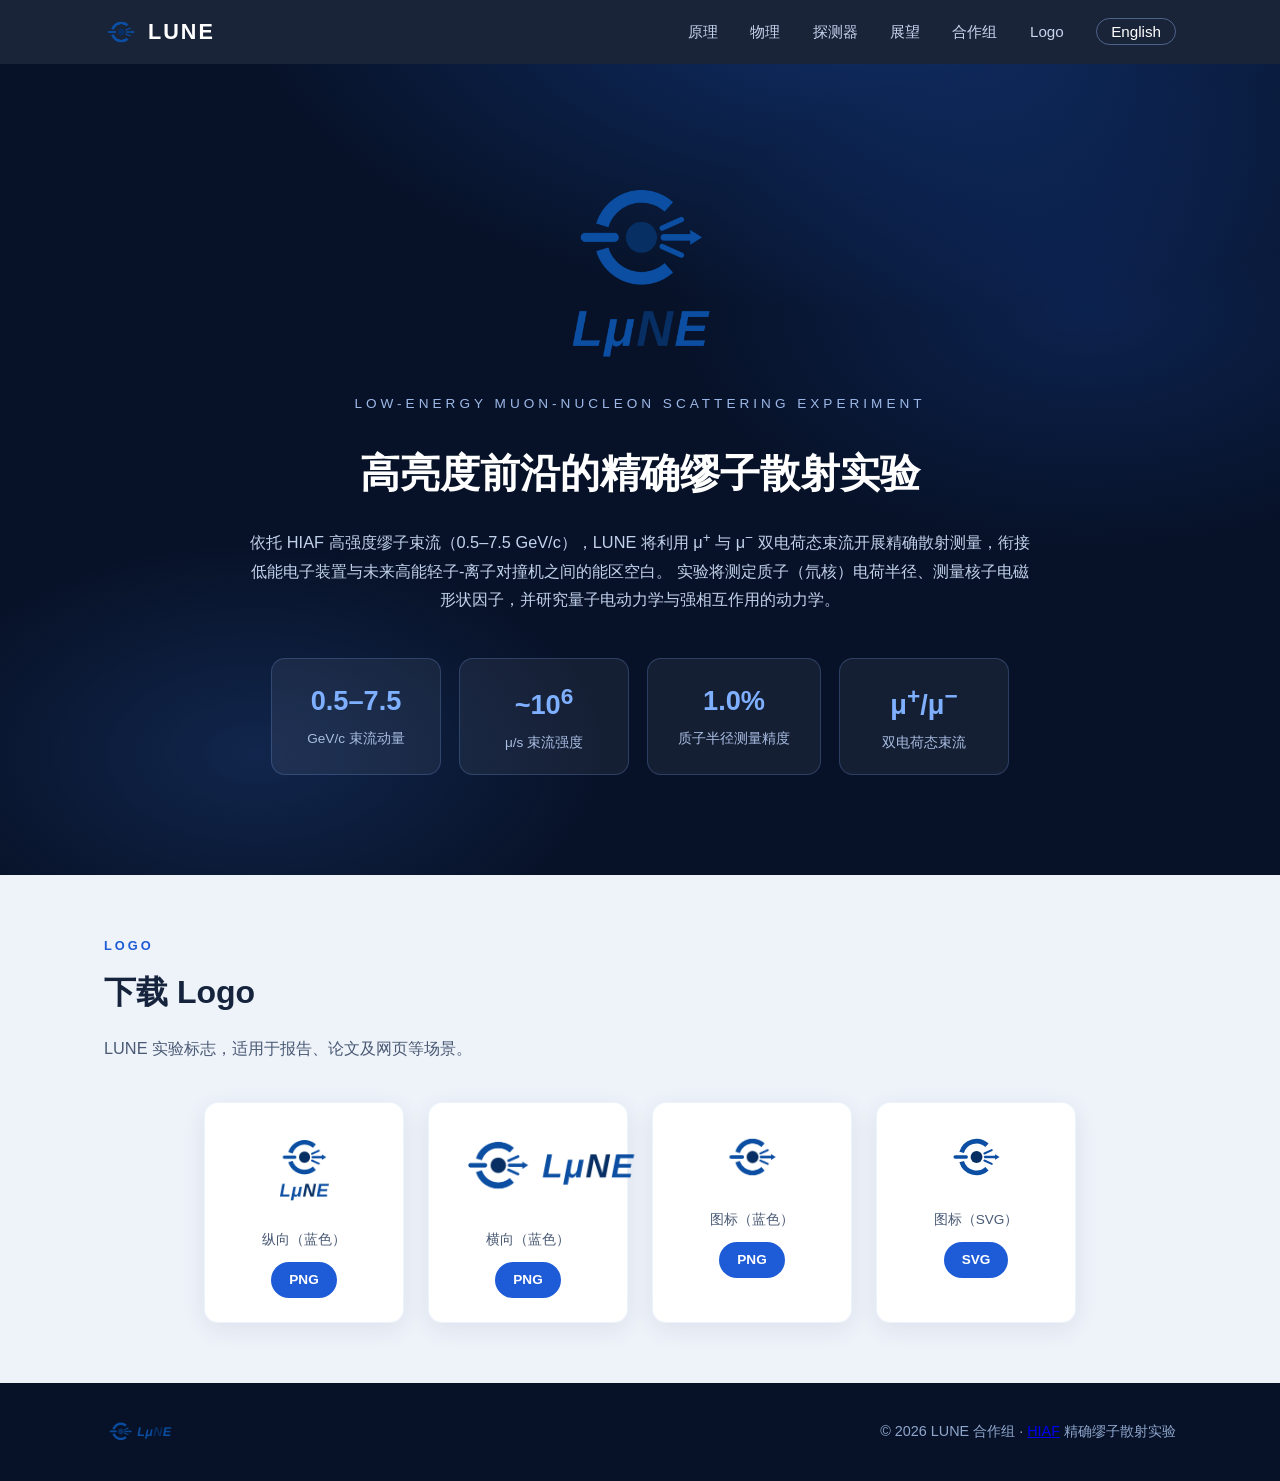
==== index-zh.html @ bb6b037a "Initialize LUNE homepage with EN/ZH versions, logo, and GitHub Pages config" ====
<!DOCTYPE html>
<html lang="zh-CN">
<head>
<meta charset="UTF-8">
<meta name="viewport" content="width=device-width, initial-scale=1.0">
<title>LUNE — 基于 HIAF 的低能缪子-核子散射实验</title>
<meta name="description" content="LUNE：基于 HIAF 缪子源的精确缪子散射实验，研究质子电荷半径之谜、核子电磁结构，并探索超越标准模型的新物理。">
<link rel="icon" type="image/svg+xml" href="assets/lune-icon.svg">
<link rel="stylesheet" href="styles.css">
</head>
<body>

<header class="site-header" id="top">
  <div class="container nav-wrap">
    <a class="brand" href="#top">
      <img src="assets/lune-icon-512.png" alt="LUNE logo" class="brand-icon">
      <span class="brand-name">LUNE</span>
    </a>
    <nav class="nav">
      <a href="#principle" data-panel="principle">原理</a>
      <a href="#physics" data-panel="physics">物理</a>
      <a href="#detector" data-panel="detector">探测器</a>
      <a href="#projection" data-panel="projection">展望</a>
      <a href="#collab" data-panel="collab">合作组</a>
      <a href="#logo" data-panel="logo">Logo</a>
      <a href="index.html" class="lang-btn" hreflang="en" lang="en">English</a>
    </nav>
  </div>
</header>

<!-- ================= 首屏 ================= -->
<section class="hero">
  <div class="hero-glow" aria-hidden="true"></div>
  <div class="container hero-inner">
    <img src="assets/lune-stacked-800.png" alt="LUNE" class="hero-logo">
    <p class="hero-sub">Low-energy Muon-Nucleon scattering Experiment</p>
    <h1 class="hero-title">高亮度前沿的精确缪子散射实验</h1>
    <p class="hero-desc">
      依托 HIAF 高强度缪子束流（0.5–7.5 GeV/c），LUNE 将利用 μ<sup>+</sup> 与 μ<sup>−</sup>
      双电荷态束流开展精确散射测量，衔接低能电子装置与未来高能轻子-离子对撞机之间的能区空白。
      实验将测定质子（氘核）电荷半径、测量核子电磁形状因子，并研究量子电动力学与强相互作用的动力学。
    </p>
    <div class="hero-stats">
      <div class="stat"><span class="stat-num">0.5–7.5</span><span class="stat-unit">GeV/c 束流动量</span></div>
      <div class="stat"><span class="stat-num">~10<sup>6</sup></span><span class="stat-unit">μ/s 束流强度</span></div>
      <div class="stat"><span class="stat-num">1.0%</span><span class="stat-unit">质子半径测量精度</span></div>
      <div class="stat"><span class="stat-num">μ<sup>+</sup>/μ<sup>−</sup></span><span class="stat-unit">双电荷态束流</span></div>
    </div>
  </div>
</section>

<!-- ================= 原理 ================= -->
<section class="section" id="principle" data-panel-section hidden>
  <div class="container">
    <p class="kicker">Principle</p>
    <h2>测量原理</h2>
    <p class="lead">
      缪子是质量约为电子 207 倍的点状轻子。缪子-质子弹性散射的角分布由质子电磁形状因子决定，
      而形状因子编码了质子（氘核）电荷的空间分布。
    </p>
    <div class="grid grid-3">
      <article class="card">
        <div class="card-num">01</div>
        <h3>弹性散射与形状因子</h3>
        <p>在低动量转移（低 Q<sup>2</sup>）区间，弹性散射截面随 Q<sup>2</sup> 的变化斜率决定质子电荷半径。
        截面由电形状因子 G<sub>E</sub>(Q<sup>2</sup>) 与磁形状因子 G<sub>M</sub>(Q<sup>2</sup>) 共同决定；
        通过小角度精确测量并外推至 Q<sup>2</sup> → 0 即可得到半径。</p>
      </article>
      <article class="card">
        <div class="card-num">02</div>
        <h3>为何选择缪子？</h3>
        <p>缪子质量大、穿透能力强，能够探测核的内部。μ<sup>+</sup> 与 μ<sup>−</sup>
        散射的系统对比可用于独立研究双光子交换（TPE）效应——电子散射中重要的量子电动力学修正。</p>
      </article>
      <article class="card">
        <div class="card-num">03</div>
        <h3>分阶段实验进程</h3>
        <p><b>Phase I</b>：采用二极磁体谱仪开展低 Q<sup>2</sup> 弹性 μ–p 散射测量，
        以 1.0% 精度测定质子电荷半径。<b>Phase II</b>：升级为 2 T 螺线管谱仪，
        开展 DIS、SIDIS、DVCS 等核子三维结构研究以及超越标准模型的物理搜索。</p>
      </article>
    </div>
  </div>
</section>

<!-- ================= 物理 ================= -->
<section class="section section-alt" id="physics" data-panel-section hidden>
  <div class="container">
    <p class="kicker">Physics</p>
    <h2>物理目标</h2>
    <p class="lead">从质子半径之谜到核子的力学结构，LUNE 实验计划覆盖核物理与粒子物理中的多个基本问题。</p>
    <div class="grid grid-2">
      <article class="card card-feature">
        <h3>质子电荷半径之谜</h3>
        <p>电子散射、电子能谱以及缪子氢原子谱学给出的质子电荷半径数值之间存在约 4% 的分歧。
        LUNE 将以缪子探针提供独立测量结果，为解决这一分歧提供关键输入。</p>
      </article>
      <article class="card card-feature">
        <h3>双光子交换与 QED 检验</h3>
        <p>通过 μ<sup>+</sup> 与 μ<sup>−</sup> 束流的系统性对比，可对双光子交换效应进行受控研究，
        并对量子电动力学及辐射修正理论框架进行严格检验。</p>
      </article>
      <article class="card card-feature">
        <h3>核子三维结构</h3>
        <p>Phase II 的高统计量 DIS、SIDIS 与 DVCS 数据样本将用于研究横动量依赖分布（TMD）、
        广义部分子分布（GPD）、引力形状因子，以及核子内夸克的轨道动力学。</p>
      </article>
      <article class="card card-feature">
        <h3>核结构与核介质效应</h3>
        <p>轻核电荷半径的精确测定、库仑畸变修正、核介质修改效应（EMC 效应），
        以及远期的短程关联（SRC）研究。</p>
      </article>
      <article class="card card-feature card-wide">
        <h3>超越标准模型的物理搜索</h3>
        <p>高强度缪子束为新物理搜索提供了独特窗口，包括带电轻子味破坏过程、
        与缪子 g−2 相关的强子贡献，以及暗光子等轻新粒子的精确搜索。</p>
      </article>
    </div>
  </div>
</section>

<!-- ================= 探测器 ================= -->
<section class="section" id="detector" data-panel-section hidden>
  <div class="container">
    <p class="kicker">Detector</p>
    <h2>探测器系统</h2>
    <p class="lead">
      HIAF-HIRIBL 缪子束线（长 192 m，动量接受度 ±2%）为分阶段建设的探测器系统提供束流。
      Phase I 针对低 Q<sup>2</sup> 弹性散射的精确测量优化；Phase II 通过超导螺线管内的筒部探测器
      扩展接受度与粒子鉴别能力。完整技术方案见<a href="LUNE.pdf" download>白皮书</a>（第 3 章）。
    </p>

    <div class="beam-banner">
      <div><b><a href="https://hiaf.imp.cas.cn/" target="_blank" rel="noopener">HIAF</a> μ 束流</b> — 0.5–7.5 GeV/c · ~10<sup>6</sup> μ/s · 光斑 2–10 cm · 散度 10 mrad · 天然极化（研究中）</div>
    </div>

    <!-- Phase I -->
    <div class="phase-block">
      <div class="phase-head">
        <h3>Phase I — 二极磁体谱仪</h3>
        <span class="phase-tag">质子电荷半径 · 低 Q<sup>2</sup> 弹性散射</span>
      </div>
      <div class="phase-grid">
        <figure class="fig">
          <img src="assets/figs/phase1-layout.png" alt="Phase-I LUNE 探测器布局" loading="lazy">
          <figcaption>Phase-I 探测器布局：束流监测器、CH<sub>2</sub>/石墨靶、~0.5 T 二极磁场中的硅像素径迹系统及 Shashlyk 量能器（白皮书图 12）。</figcaption>
        </figure>
        <div class="phase-text">
          <ul class="spec-list">
            <li><b>靶系统：</b>5.0 mm CH<sub>2</sub> 靶，配合 2.24 mm 等效碳面密度的石墨靶用于本底扣除。</li>
            <li><b>径迹系统：</b>MAPS 硅像素探测器（CCNU 研制的第四代 MIC6-v4 芯片），单层材料预算 &lt; 0.5% X<sub>0</sub>，像素 30 μm；动量分辨率 &lt; 2.0%（0.25–2 GeV/c），角分辨率 &lt; 0.8 mrad，效率 &gt; 97%。</li>
            <li><b>磁体：</b>~0.5 T 常温二极磁体，场均匀性 &lt; ±5 × 10<sup>−3</sup>。</li>
            <li><b>粒子鉴别：</b>μ/π 分辨效率 &gt; 90%（目标 &gt; 95%）；量能器能量分辨率 &lt; 8%/√E ⊕ C。</li>
          </ul>
        </div>
      </div>
    </div>

    <!-- Phase II -->
    <div class="phase-block">
      <div class="phase-head">
        <h3>Phase II — 螺线管谱仪</h3>
        <span class="phase-tag">DIS · SIDIS · DVCS · 核结构</span>
      </div>
      <div class="phase-grid phase-grid-rev">
        <figure class="fig">
          <img src="assets/figs/phase2-layout.png" alt="Phase-II LUNE 探测器布局" loading="lazy">
          <figcaption>Phase-II 探测器布局：2 T 超导螺线管内配置圆柱形漂移室、筒部量能器，并扩展前向接受度（白皮书图 13）。</figcaption>
        </figure>
        <div class="phase-text">
          <ul class="spec-list">
            <li><b>靶系统：</b>5 cm / 50 cm 液氢（LH<sub>2</sub>）靶，以最大化亮度。</li>
            <li><b>螺线管：</b>2 T 超导磁体，长 150 cm，孔径 80 cm，径向厚度 20 cm。</li>
            <li><b>漂移室：</b>12 层圆柱形丝层（半径 15–37.4 cm），Ar–CO<sub>2</sub>（70:30）气体，横向分辨率约 100–150 μm，与硅像素探测器构成混合径迹系统。</li>
            <li><b>量能器与缪子鉴别：</b>扩展型 Shashlyk 电磁量能器与前向 RPC 缪子鉴别系统。</li>
          </ul>
        </div>
      </div>
    </div>

    <!-- 子系统图集 -->
    <h3 class="gallery-title">子系统图集</h3>
    <div class="grid grid-3">
      <figure class="fig card">
        <img src="assets/figs/target-station.png" alt="模块化靶站概念设计" loading="lazy">
        <figcaption><b>靶系统</b> — 模块化靶站概念设计（白皮书图 14）。</figcaption>
      </figure>
      <figure class="fig card">
        <img src="assets/figs/solenoid.png" alt="Phase-II 超导螺线管" loading="lazy">
        <figcaption><b>螺线管磁体</b> — Phase-II 超导螺线管概念图（白皮书图 16）。</figcaption>
      </figure>
      <figure class="fig card">
        <img src="assets/figs/cdc.png" alt="Phase-II 圆柱形漂移室" loading="lazy">
        <figcaption><b>中央漂移室</b> — Phase-II CDC 概念图，含轴向丝层与立体角丝层（白皮书图 20）。</figcaption>
      </figure>
    </div>
  </div>
</section>

<!-- ================= Projection ================= -->
<section class="section section-alt" id="projection" data-panel-section hidden>
  <div class="container">
    <p class="kicker">Projection</p>
    <h2>预期性能与物理展望</h2>
    <p class="lead">
      以下结果基于 HIRIBL 束流模拟与生成器级估算（弹性散射采用 ESEPP，DIS/SIDIS 采用 DJANGOH，DVCS 采用 EpIC），
      假设一个有效运行年度的取数时间。
    </p>

    <div class="table-wrap">
      <table class="data-table">
        <thead>
          <tr><th>物理过程</th><th>束流</th><th>靶</th><th>截面 (pb)</th><th>年产额</th></tr>
        </thead>
        <tbody>
          <tr><td>弹性散射（1°–10°）</td><td>1.0 GeV/c</td><td>CH<sub>2</sub> (5 mm)</td><td>8.32 × 10⁸</td><td class="num">1.06 × 10⁹</td></tr>
          <tr><td>弹性散射（1°–10°）</td><td>1.5 GeV/c</td><td>CH<sub>2</sub> (5 mm)</td><td>3.75 × 10⁸</td><td class="num">0.47 × 10⁹</td></tr>
          <tr><td>弹性散射（1°–10°）</td><td>2.0 GeV/c</td><td>CH<sub>2</sub> (5 mm)</td><td>2.09 × 10⁸</td><td class="num">0.27 × 10⁹</td></tr>
          <tr><td>遍举 DIS</td><td>5.0 GeV/c</td><td>LH<sub>2</sub> (50 cm)</td><td>144 × 10³</td><td class="num">9.68 × 10⁶</td></tr>
          <tr><td>SIDIS（K±）</td><td>5.0 GeV/c</td><td>LH<sub>2</sub> (50 cm)</td><td>8.8 × 10³</td><td class="num">5.91 × 10⁵</td></tr>
          <tr><td>DVCS</td><td>5.0 GeV/c</td><td>LH<sub>2</sub> (50 cm)</td><td>0.99 × 10³</td><td class="num">6.65 × 10⁴</td></tr>
        </tbody>
      </table>
    </div>

    <!-- 误差预算 -->
    <div class="grid grid-2 proj-grid">
      <div class="table-wrap">
        <table class="data-table">
          <thead>
            <tr><th colspan="2">质子电荷半径测量误差预算（Phase I）</th></tr>
          </thead>
          <tbody>
            <tr><td>统计误差</td><td class="num">0.12%</td></tr>
            <tr><td>角度刻度与分辨</td><td class="num">0.10%</td></tr>
            <tr><td>QED 辐射修正</td><td class="num">0.16%</td></tr>
            <tr><td>碳本底扣除</td><td class="num">0.50%</td></tr>
            <tr><td>本底、分箱、接受度等</td><td class="num">0.50%</td></tr>
            <tr><td><b>系统误差合计</b></td><td class="num"><b>0.75%</b></td></tr>
            <tr><td><b>总预期误差</b></td><td class="num"><b>&lt; 1.0%</b></td></tr>
          </tbody>
        </table>
        <p class="table-note">误差预算摘自白皮书表 20；数值为代表性估算，将随完整探测器模拟与数据驱动刻度进一步更新。</p>
      </div>
      <div class="projection-highlights">
        <div class="highlight"><span class="hl-num">1.0%</span><p>弹性 μ–p 散射测量质子电荷半径的预期相对精度</p></div>
        <div class="highlight"><span class="hl-num">~10⁷</span><p>年度遍举 DIS 事例数，用于核子结构研究</p></div>
        <div class="highlight"><span class="hl-num">首次</span><p>在该能区利用缪子束探索 GPD（&gt; 6 × 10⁴ DVCS 事例/年）</p></div>
      </div>
    </div>

    <!-- 预期结果图集 -->
    <h3 class="gallery-title">预期结果图集</h3>
    <div class="grid grid-2">
      <figure class="fig card">
        <img src="assets/figs/proj-radius.png" alt="质子电荷半径测量预期精度" loading="lazy">
        <figcaption>LUNE 质子电荷半径测量预期精度与现有实验结果的对比（白皮书图 32）。</figcaption>
      </figure>
      <figure class="fig card">
        <img src="assets/figs/proj-formfactors.png" alt="质子电磁形状因子预期精度" loading="lazy">
        <figcaption>质子电磁形状因子代表性测量的预期精度（白皮书图 33）。</figcaption>
      </figure>
      <figure class="fig card">
        <img src="assets/figs/proj-sidis.png" alt="SIDIS 测量预期统计精度" loading="lazy">
        <figcaption>Phase II SIDIS 测量在 (x, z = E<sub>π</sub>/E<sub>h</sub>) 平面上的相对统计误差分布（白皮书图 35）。</figcaption>
      </figure>
      <figure class="fig card">
        <img src="assets/figs/proj-dvcs.png" alt="DVCS 重建光子运动学分布" loading="lazy">
        <figcaption>DVCS 事例：Phase-II 前向量能器重建的光子能量与极角分布（白皮书图 36）。</figcaption>
      </figure>
    </div>
  </div>
</section>

<!-- ================= 合作组 ================= -->
<section class="section" id="collab" data-panel-section hidden>
  <div class="container collab-wrap">
    <p class="kicker">Collaboration</p>
    <h2>合作组</h2>
    <p class="lead">
      LUNE 合作组由来自以下单位的科研人员组成：
    </p>
    <ol class="collab-list">
      <li>华中师范大学</li>
      <li>中国科学院近代物理研究所</li>
      <li>山东大学</li>
      <li>合肥工业大学</li>
      <li>河海大学</li>
      <li>上海交通大学</li>
      <li>中国科学技术大学</li>
      <li>意大利国家核物理研究所帕多瓦分部（INFN Padova）</li>
      <li>深圳技术大学</li>
      <li>北京大学</li>
      <li>汕头大学</li>
      <li>郑州大学</li>
      <li>华南师范大学</li>
      <li>武汉大学</li>
      <li>河南师范大学</li>
    </ol>
    <p class="collab-paper">
      完整白皮书见 <a href="https://arxiv.org/abs/2608.29509" target="_blank" rel="noopener">arXiv: 2608.29509</a>。
    </p>
  </div>
</section>

<!-- ================= Logo 下载 ================= -->
<section class="logo-section" id="logo">
  <div class="container">
    <p class="kicker">Logo</p>
    <h2>下载 Logo</h2>
    <p class="lead">LUNE 实验标志，适用于报告、论文及网页等场景。</p>
    <div class="logo-grid">
      <div class="logo-card">
        <img src="assets/lune-stacked-800.png" alt="LUNE 纵向标志">
        <p>纵向（蓝色）</p>
        <a href="assets/lune-stacked-800.png" download>PNG</a>
      </div>
      <div class="logo-card">
        <img src="assets/lune-horizontal-800.png" alt="LUNE 横向标志">
        <p>横向（蓝色）</p>
        <a href="assets/lune-horizontal-800.png" download>PNG</a>
      </div>
      <div class="logo-card">
        <img src="assets/lune-icon-512.png" alt="LUNE 图标" style="max-height:60px">
        <p>图标（蓝色）</p>
        <a href="assets/lune-icon-512.png" download>PNG</a>
      </div>
      <div class="logo-card">
        <img src="assets/lune-icon.svg" alt="LUNE 图标 SVG" style="max-height:60px">
        <p>图标（SVG）</p>
        <a href="assets/lune-icon.svg" download>SVG</a>
      </div>
    </div>
  </div>
</section>

<footer class="site-footer">
  <div class="container footer-wrap">
    <img src="assets/lune-horizontal-800.png" alt="LUNE" class="footer-logo">
    <p>© 2026 LUNE 合作组 · <a href="https://hiaf.imp.cas.cn/" target="_blank" rel="noopener">HIAF</a> 精确缪子散射实验</p>
  </div>
</footer>

<script src="script.js"></script>
</body>
</html>
---- styles.css ----
:root {
  --bg: #f6f8fc;
  --bg-alt: #eef2f9;
  --card: #ffffff;
  --ink: #16233c;
  --ink-soft: #4a5a75;
  --blue: #1e5bd6;
  --blue-deep: #0b2a5b;
  --blue-bright: #3f7ff0;
  --navy: #071228;
  --radius: 14px;
  --shadow: 0 6px 24px rgba(11, 42, 91, 0.08);
}

* { margin: 0; padding: 0; box-sizing: border-box; }
html { scroll-behavior: smooth; }
body {
  font-family: "PingFang SC", "Noto Sans SC", "Microsoft YaHei", "Segoe UI", sans-serif;
  background: var(--bg);
  color: var(--ink);
  line-height: 1.75;
}

.container { max-width: 1120px; margin: 0 auto; padding: 0 24px; }

/* ---------- header ---------- */
.site-header {
  position: sticky; top: 0; z-index: 50;
  background: rgba(7, 18, 40, 0.92);
  backdrop-filter: blur(10px);
}
.nav-wrap { display: flex; align-items: center; justify-content: space-between; height: 64px; }
.brand { display: flex; align-items: center; gap: 10px; text-decoration: none; }
.brand-icon { width: 34px; height: 34px; }
.brand-name {
  font-size: 1.35rem; font-weight: 800; letter-spacing: 2px;
  color: #fff;
}
.nav a {
  color: #c6d4ee; text-decoration: none; margin-left: 28px;
  font-size: 0.95rem; font-weight: 500; transition: color .2s;
}
.nav a:hover { color: #fff; }
.lang-btn {
  border: 1px solid rgba(140,175,235,.45);
  border-radius: 999px;
  padding: 4px 14px;
  color: #fff !important;
  transition: background .2s;
}
.lang-btn:hover { background: rgba(63,127,240,.25); }

/* ---------- hero ---------- */
.hero {
  position: relative; overflow: hidden;
  background: radial-gradient(1200px 600px at 70% -10%, #10306b 0%, var(--navy) 55%);
  color: #fff; text-align: center;
  padding: 90px 0 100px;
}
.hero-glow {
  position: absolute; inset: 0; pointer-events: none;
  background:
    radial-gradient(500px 300px at 20% 85%, rgba(63,127,240,.18), transparent 70%),
    radial-gradient(600px 350px at 85% 30%, rgba(30,91,214,.22), transparent 70%);
}
.hero-inner { position: relative; }
.hero-logo { width: 240px; margin-bottom: 8px; }
.hero-sub {
  text-transform: uppercase; letter-spacing: 4px;
  color: #9db8e8; font-size: .85rem; margin-bottom: 22px;
}
.hero-title { font-size: clamp(1.6rem, 3.4vw, 2.5rem); font-weight: 800; margin-bottom: 18px; }
.hero-desc {
  max-width: 780px; margin: 0 auto 44px;
  color: #c3d2ec; font-size: 1.02rem;
}
.hero-stats {
  display: flex; flex-wrap: wrap; justify-content: center; gap: 18px;
}
.stat {
  background: rgba(255,255,255,.06);
  border: 1px solid rgba(120,160,230,.25);
  border-radius: var(--radius);
  padding: 18px 30px; min-width: 170px;
}
.stat-num { display: block; font-size: 1.7rem; font-weight: 800; color: #7fb0ff; }
.stat-unit { font-size: .85rem; color: #a9bde2; }

/* ---------- sections ---------- */
.section { padding: 88px 0; }
.section-alt { background: var(--bg-alt); }
.kicker {
  text-transform: uppercase; letter-spacing: 3px;
  color: var(--blue); font-weight: 700; font-size: .8rem; margin-bottom: 6px;
}
h2 { font-size: clamp(1.5rem, 2.6vw, 2rem); margin-bottom: 14px; }
.lead { max-width: 820px; color: var(--ink-soft); margin-bottom: 40px; font-size: 1.02rem; }

.grid { display: grid; gap: 22px; }
.grid-3 { grid-template-columns: repeat(auto-fit, minmax(290px, 1fr)); }
.grid-2 { grid-template-columns: repeat(auto-fit, minmax(340px, 1fr)); }

.card {
  background: var(--card); border-radius: var(--radius);
  padding: 28px 26px; box-shadow: var(--shadow);
  border: 1px solid rgba(30, 91, 214, 0.08);
  transition: transform .2s, box-shadow .2s;
}
.card:hover { transform: translateY(-4px); box-shadow: 0 12px 32px rgba(11,42,91,.14); }
.card h3 { font-size: 1.1rem; margin-bottom: 10px; }
.card p { color: var(--ink-soft); font-size: .95rem; }
.card-num {
  font-size: .8rem; font-weight: 800; color: var(--blue-bright);
  letter-spacing: 2px; margin-bottom: 8px;
}
.card-feature { border-top: 3px solid var(--blue); }
.card-wide { grid-column: 1 / -1; background: linear-gradient(120deg, #0d2a5e, #1e5bd6); color: #fff; border: none; }
.card-wide h3 { color: #fff; }
.card-wide p { color: #cfdcf5; }

.beam-banner {
  background: linear-gradient(120deg, var(--blue-deep), #14449e);
  color: #dbe7fb; border-radius: var(--radius);
  padding: 18px 26px; margin-bottom: 30px; font-size: .98rem;
}
.beam-banner b { color: #fff; }
.beam-banner a { color: #9cc2ff; text-decoration: none; border-bottom: 1px dotted rgba(156,194,255,.6); }

/* ---------- phase blocks & figures ---------- */
.phase-block {
  background: var(--card); border-radius: var(--radius);
  box-shadow: var(--shadow);
  border: 1px solid rgba(30, 91, 214, 0.08);
  padding: 28px 26px; margin-bottom: 28px;
}
.phase-head {
  display: flex; align-items: baseline; justify-content: space-between;
  gap: 14px; flex-wrap: wrap; margin-bottom: 18px;
  border-bottom: 2px solid var(--bg-alt); padding-bottom: 12px;
}
.phase-head h3 { font-size: 1.2rem; color: var(--blue-deep); }
.phase-tag {
  font-size: .82rem; color: var(--blue); font-weight: 600;
  background: rgba(63,127,240,.1); border-radius: 999px; padding: 4px 14px;
}
.phase-grid { display: grid; grid-template-columns: minmax(280px, 46%) 1fr; gap: 26px; align-items: center; }
.phase-grid-rev > .fig { order: 2; }
.spec-list { list-style: none; }
.spec-list li {
  padding: 9px 0 9px 20px; position: relative;
  color: var(--ink-soft); font-size: .95rem;
  border-bottom: 1px dashed #e3eaf5;
}
.spec-list li:last-child { border-bottom: none; }
.spec-list li::before {
  content: ""; position: absolute; left: 2px; top: 18px;
  width: 8px; height: 8px; border-radius: 50%; background: var(--blue-bright);
}
.spec-list b { color: var(--ink); }

figure.fig { margin: 0; }
figure.fig img {
  width: 100%; height: auto; display: block;
  border-radius: 10px; background: #fff;
  border: 1px solid #e6ecf6;
}
figure.fig figcaption {
  font-size: .85rem; color: var(--ink-soft);
  padding-top: 10px; line-height: 1.6;
}
figure.fig.card figcaption { padding: 10px 6px 0; }
.gallery-title { margin: 34px 0 18px; font-size: 1.15rem; color: var(--blue-deep); }

/* ---------- projection extras ---------- */
.proj-grid { margin-top: 30px; align-items: start; }
.table-note { font-size: .82rem; color: var(--ink-soft); padding: 12px 18px 16px; }
.projection-highlights { display: grid; gap: 18px; }
.highlight { padding: 20px; text-align: left; display: flex; align-items: center; gap: 18px; border-bottom: 3px solid var(--blue); }
.hl-num { margin-bottom: 0; font-size: 1.6rem; white-space: nowrap; }
.highlight p { font-size: .92rem; }

/* ---------- table ---------- */
.table-wrap {
  overflow-x: auto; border-radius: var(--radius);
  box-shadow: var(--shadow); background: var(--card);
}
.data-table { width: 100%; border-collapse: collapse; font-size: .95rem; }
.data-table th {
  background: var(--blue-deep); color: #fff;
  padding: 14px 18px; text-align: left; font-weight: 600; white-space: nowrap;
}
.data-table td { padding: 13px 18px; border-top: 1px solid #e6ecf6; color: var(--ink-soft); }
.data-table tr:nth-child(even) td { background: #f8fafd; }
.data-table td.num { font-variant-numeric: tabular-nums; font-weight: 600; color: var(--blue-deep); }

.projection-highlights { margin-top: 30px; }
.highlight {
  background: var(--card); border-radius: var(--radius);
  box-shadow: var(--shadow); text-align: center; padding: 30px 20px;
  border-bottom: 3px solid var(--blue);
}
.hl-num { font-size: 2rem; font-weight: 800; color: var(--blue); display: block; margin-bottom: 6px; }
.highlight p { color: var(--ink-soft); font-size: .92rem; }

/* ---------- collaboration ---------- */
.collab-wrap { text-align: center; }
.collab-wrap .lead { margin-left: auto; margin-right: auto; }
.collab-wrap a { color: var(--blue); font-weight: 600; }
.collab-list {
  list-style: none; counter-reset: collab;
  max-width: 680px; margin: 0 auto 30px;
  text-align: left; columns: 2; column-gap: 36px;
}
.collab-list li {
  counter-increment: collab;
  padding: 8px 0 8px 36px; position: relative;
  font-size: .95rem; color: var(--ink-soft);
  border-bottom: 1px dashed #e3eaf5;
  break-inside: avoid;
}
.collab-list li::before {
  content: counter(collab) ".";
  position: absolute; left: 0; top: 8px;
  font-weight: 700; color: var(--blue);
  font-variant-numeric: tabular-nums;
}
.collab-paper { margin-top: 16px; font-size: .95rem; }

/* ---------- logo download ---------- */
.logo-section { padding: 60px 0; background: var(--bg-alt); }
.logo-grid {
  display: flex; flex-wrap: wrap; justify-content: center; gap: 24px;
  margin-top: 30px;
}
.logo-card {
  background: var(--card); border-radius: var(--radius);
  box-shadow: var(--shadow); padding: 24px;
  text-align: center; width: 200px;
  border: 1px solid rgba(30,91,214,.08);
}
.logo-card img { max-height: 80px; margin-bottom: 12px; }
.logo-card p { font-size: .85rem; color: var(--ink-soft); margin-bottom: 10px; }
.logo-card a {
  display: inline-block; padding: 6px 18px;
  background: var(--blue); color: #fff;
  border-radius: 999px; text-decoration: none;
  font-size: .85rem; font-weight: 600;
  transition: background .2s;
}
.logo-card a:hover { background: var(--blue-deep); }

/* ---------- collapsible panels ---------- */
[data-panel-section][hidden] { display: none; }
[data-panel-section] {
  animation: panel-in .45s ease both;
}
@keyframes panel-in {
  from { opacity: 0; transform: translateY(24px); }
  to { opacity: 1; transform: none; }
}
.nav a.active {
  color: #fff;
  border-bottom: 2px solid var(--blue-bright);
  padding-bottom: 2px;
}

/* ---------- footer ---------- */
.site-footer {
  background: var(--navy); color: #8fa6cc;
  padding: 34px 0; font-size: .9rem;
}
.footer-wrap { display: flex; align-items: center; justify-content: space-between; gap: 18px; flex-wrap: wrap; }
.footer-logo { height: 30px; }

@media (max-width: 900px) {
  .phase-grid { grid-template-columns: 1fr; }
  .phase-grid-rev > .fig { order: 0; }
  .proj-grid { grid-template-columns: 1fr; }
}
@media (max-width: 720px) {
  .nav a { margin-left: 16px; font-size: .88rem; }
  .hero { padding: 60px 0 70px; }
  .hero-logo { width: 190px; }
  .footer-wrap { justify-content: center; text-align: center; }
}
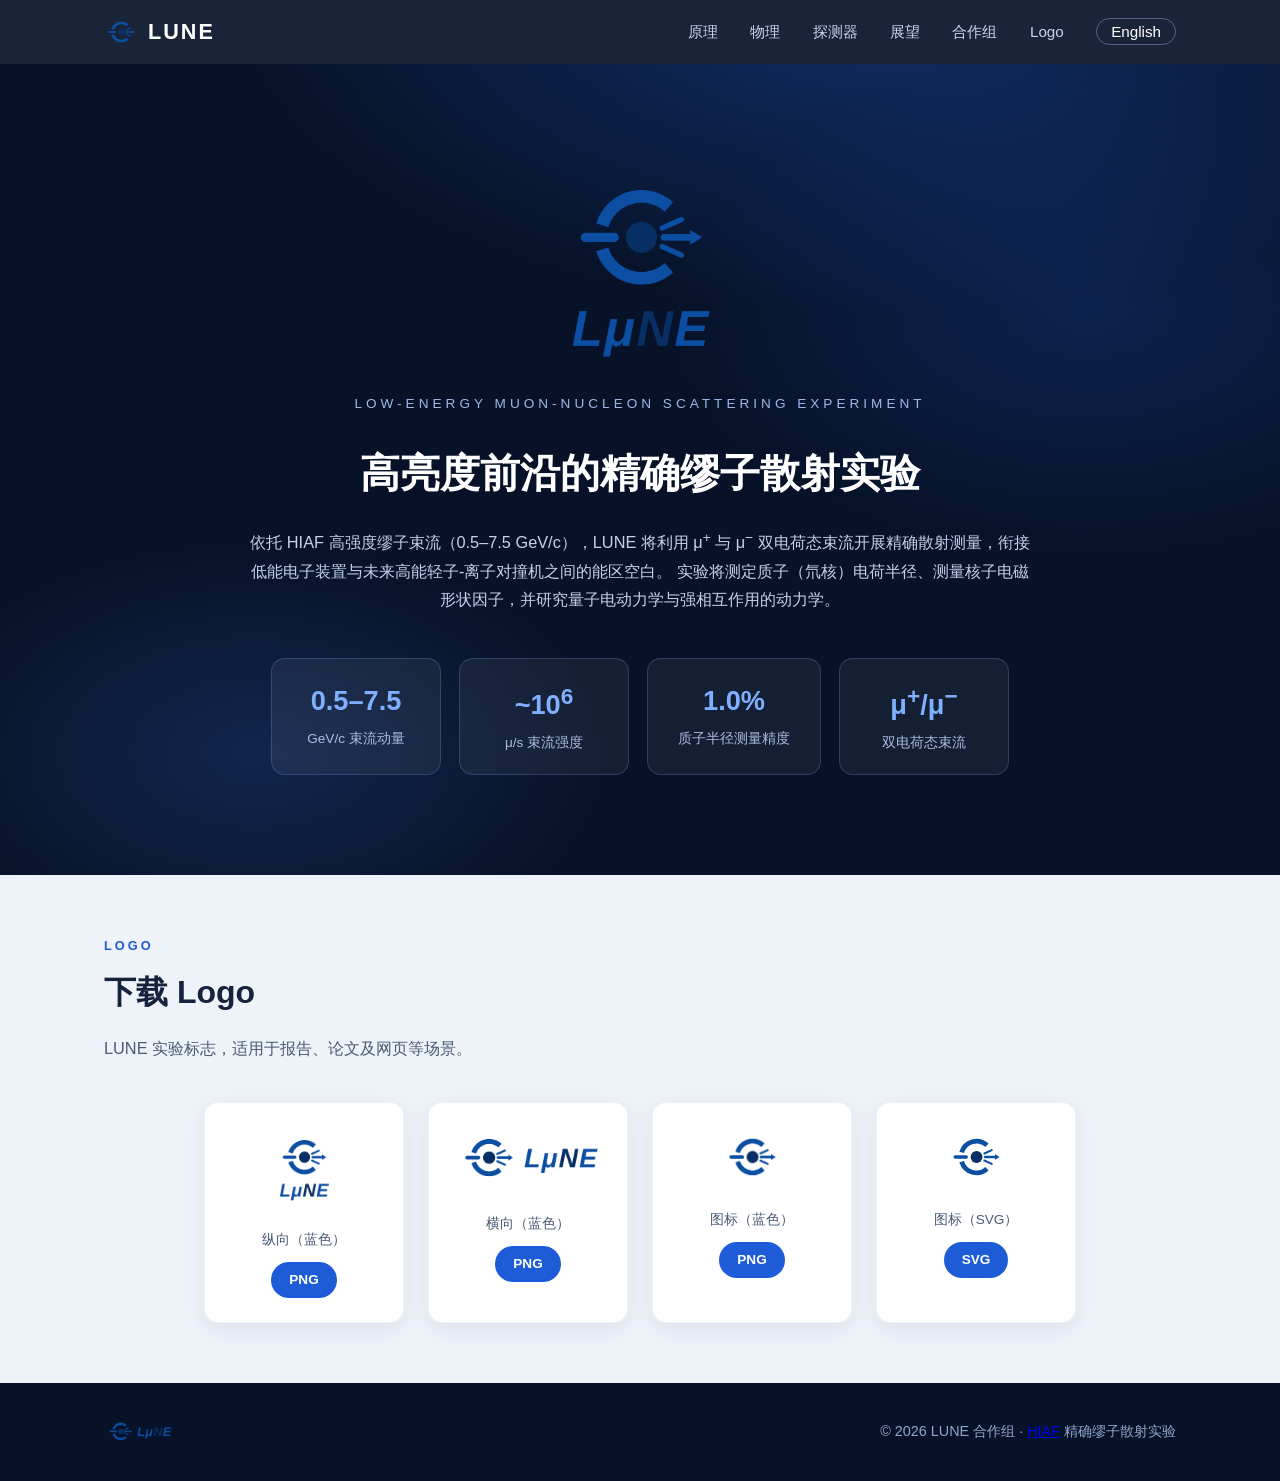
==== commit 2bfc4683: "Replace LUNE.pdf links with arXiv:2608.29509" ====
--- a/index-zh.html
+++ b/index-zh.html
@@ -127,7 +127,7 @@
     <p class="lead">
       HIAF-HIRIBL 缪子束线（长 192 m，动量接受度 ±2%）为分阶段建设的探测器系统提供束流。
       Phase I 针对低 Q<sup>2</sup> 弹性散射的精确测量优化；Phase II 通过超导螺线管内的筒部探测器
-      扩展接受度与粒子鉴别能力。完整技术方案见<a href="LUNE.pdf" download>白皮书</a>（第 3 章）。
+      扩展接受度与粒子鉴别能力。完整技术方案见<a href="https://arxiv.org/abs/2608.29509" target="_blank" rel="noopener">白皮书</a>（第 3 章）。
     </p>
 
     <div class="beam-banner">
--- a/styles.css
+++ b/styles.css
@@ -238,7 +238,7 @@
   text-align: center; width: 200px;
   border: 1px solid rgba(30,91,214,.08);
 }
-.logo-card img { max-height: 80px; margin-bottom: 12px; }
+.logo-card img { max-height: 80px; max-width: 100%; margin-bottom: 12px; }
 .logo-card p { font-size: .85rem; color: var(--ink-soft); margin-bottom: 10px; }
 .logo-card a {
   display: inline-block; padding: 6px 18px;
@@ -270,7 +270,7 @@
   padding: 34px 0; font-size: .9rem;
 }
 .footer-wrap { display: flex; align-items: center; justify-content: space-between; gap: 18px; flex-wrap: wrap; }
-.footer-logo { height: 30px; }
+.footer-logo { height: 30px; max-width: 100%; }
 
 @media (max-width: 900px) {
   .phase-grid { grid-template-columns: 1fr; }
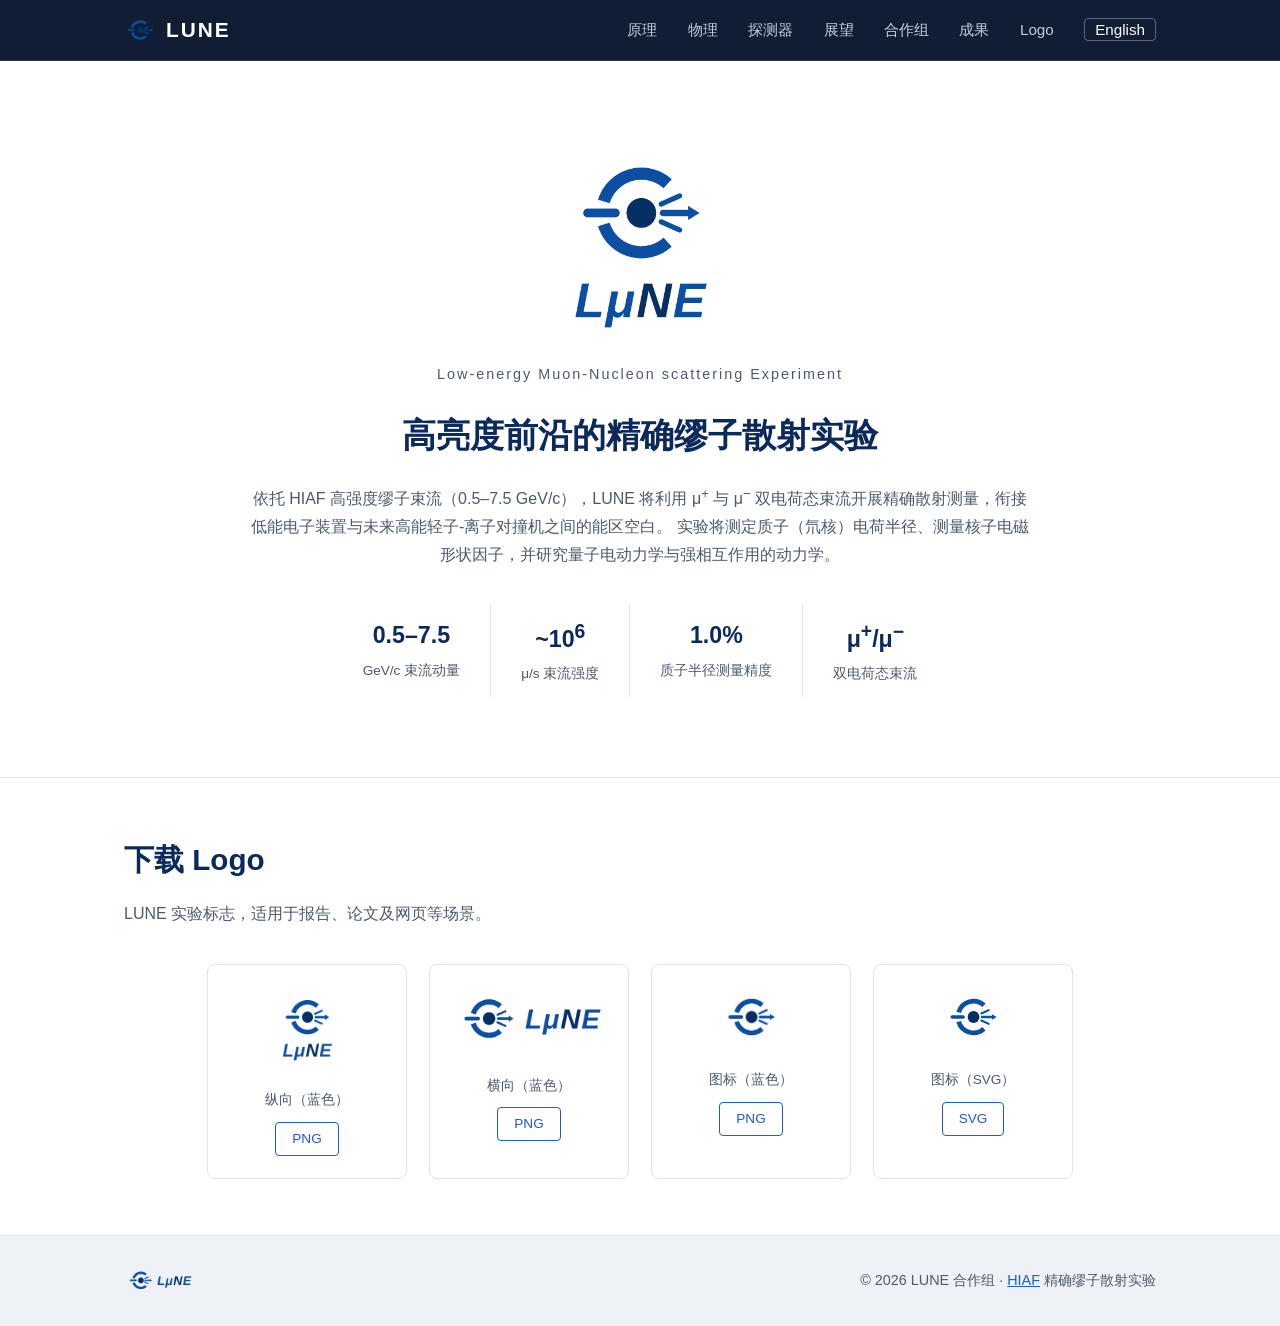
==== commit 7816a046: "Add Publications & Talks section, contact email, and flatten visual style - New EN/ZH "Publications " ====
--- a/index-zh.html
+++ b/index-zh.html
@@ -22,6 +22,7 @@
       <a href="#detector" data-panel="detector">探测器</a>
       <a href="#projection" data-panel="projection">展望</a>
       <a href="#collab" data-panel="collab">合作组</a>
+      <a href="#resources" data-panel="resources">成果</a>
       <a href="#logo" data-panel="logo">Logo</a>
       <a href="index.html" class="lang-btn" hreflang="en" lang="en">English</a>
     </nav>
@@ -30,7 +31,6 @@
 
 <!-- ================= 首屏 ================= -->
 <section class="hero">
-  <div class="hero-glow" aria-hidden="true"></div>
   <div class="container hero-inner">
     <img src="assets/lune-stacked-800.png" alt="LUNE" class="hero-logo">
     <p class="hero-sub">Low-energy Muon-Nucleon scattering Experiment</p>
@@ -52,7 +52,6 @@
 <!-- ================= 原理 ================= -->
 <section class="section" id="principle" data-panel-section hidden>
   <div class="container">
-    <p class="kicker">Principle</p>
     <h2>测量原理</h2>
     <p class="lead">
       缪子是质量约为电子 207 倍的点状轻子。缪子-质子弹性散射的角分布由质子电磁形状因子决定，
@@ -60,20 +59,17 @@
     </p>
     <div class="grid grid-3">
       <article class="card">
-        <div class="card-num">01</div>
         <h3>弹性散射与形状因子</h3>
         <p>在低动量转移（低 Q<sup>2</sup>）区间，弹性散射截面随 Q<sup>2</sup> 的变化斜率决定质子电荷半径。
         截面由电形状因子 G<sub>E</sub>(Q<sup>2</sup>) 与磁形状因子 G<sub>M</sub>(Q<sup>2</sup>) 共同决定；
         通过小角度精确测量并外推至 Q<sup>2</sup> → 0 即可得到半径。</p>
       </article>
       <article class="card">
-        <div class="card-num">02</div>
         <h3>为何选择缪子？</h3>
         <p>缪子质量大、穿透能力强，能够探测核的内部。μ<sup>+</sup> 与 μ<sup>−</sup>
         散射的系统对比可用于独立研究双光子交换（TPE）效应——电子散射中重要的量子电动力学修正。</p>
       </article>
       <article class="card">
-        <div class="card-num">03</div>
         <h3>分阶段实验进程</h3>
         <p><b>Phase I</b>：采用二极磁体谱仪开展低 Q<sup>2</sup> 弹性 μ–p 散射测量，
         以 1.0% 精度测定质子电荷半径。<b>Phase II</b>：升级为 2 T 螺线管谱仪，
@@ -86,33 +82,32 @@
 <!-- ================= 物理 ================= -->
 <section class="section section-alt" id="physics" data-panel-section hidden>
   <div class="container">
-    <p class="kicker">Physics</p>
     <h2>物理目标</h2>
-    <p class="lead">从质子半径之谜到核子的力学结构，LUNE 实验计划覆盖核物理与粒子物理中的多个基本问题。</p>
+    <p class="lead">LUNE 物理计划覆盖核物理与粒子物理中的多个基本问题，从质子电荷半径到核子内部结构。</p>
     <div class="grid grid-2">
-      <article class="card card-feature">
+      <article class="card">
         <h3>质子电荷半径之谜</h3>
         <p>电子散射、电子能谱以及缪子氢原子谱学给出的质子电荷半径数值之间存在约 4% 的分歧。
         LUNE 将以缪子探针提供独立测量结果，为解决这一分歧提供关键输入。</p>
       </article>
-      <article class="card card-feature">
+      <article class="card">
         <h3>双光子交换与 QED 检验</h3>
         <p>通过 μ<sup>+</sup> 与 μ<sup>−</sup> 束流的系统性对比，可对双光子交换效应进行受控研究，
         并对量子电动力学及辐射修正理论框架进行严格检验。</p>
       </article>
-      <article class="card card-feature">
+      <article class="card">
         <h3>核子三维结构</h3>
         <p>Phase II 的高统计量 DIS、SIDIS 与 DVCS 数据样本将用于研究横动量依赖分布（TMD）、
         广义部分子分布（GPD）、引力形状因子，以及核子内夸克的轨道动力学。</p>
       </article>
-      <article class="card card-feature">
+      <article class="card">
         <h3>核结构与核介质效应</h3>
         <p>轻核电荷半径的精确测定、库仑畸变修正、核介质修改效应（EMC 效应），
         以及远期的短程关联（SRC）研究。</p>
       </article>
-      <article class="card card-feature card-wide">
+      <article class="card">
         <h3>超越标准模型的物理搜索</h3>
-        <p>高强度缪子束为新物理搜索提供了独特窗口，包括带电轻子味破坏过程、
+        <p>高强度缪子束还可用于新物理搜索，包括带电轻子味破坏过程、
         与缪子 g−2 相关的强子贡献，以及暗光子等轻新粒子的精确搜索。</p>
       </article>
     </div>
@@ -122,7 +117,6 @@
 <!-- ================= 探测器 ================= -->
 <section class="section" id="detector" data-panel-section hidden>
   <div class="container">
-    <p class="kicker">Detector</p>
     <h2>探测器系统</h2>
     <p class="lead">
       HIAF-HIRIBL 缪子束线（长 192 m，动量接受度 ±2%）为分阶段建设的探测器系统提供束流。
@@ -200,7 +194,6 @@
 <!-- ================= Projection ================= -->
 <section class="section section-alt" id="projection" data-panel-section hidden>
   <div class="container">
-    <p class="kicker">Projection</p>
     <h2>预期性能与物理展望</h2>
     <p class="lead">
       以下结果基于 HIRIBL 束流模拟与生成器级估算（弹性散射采用 ESEPP，DIS/SIDIS 采用 DJANGOH，DVCS 采用 EpIC），
@@ -275,7 +268,6 @@
 <!-- ================= 合作组 ================= -->
 <section class="section" id="collab" data-panel-section hidden>
   <div class="container collab-wrap">
-    <p class="kicker">Collaboration</p>
     <h2>合作组</h2>
     <p class="lead">
       LUNE 合作组由来自以下单位的科研人员组成：
@@ -297,16 +289,57 @@
       <li>武汉大学</li>
       <li>河南师范大学</li>
     </ol>
-    <p class="collab-paper">
-      完整白皮书见 <a href="https://arxiv.org/abs/2608.29509" target="_blank" rel="noopener">arXiv: 2608.29509</a>。
-    </p>
+    <p class="collab-contact">
+      实验咨询与合作组加入事宜，请联系：<span class="email">yinh AT ccnu.edu.cn</span>
+    </p>
+  </div>
+</section>
+
+<!-- ================= 成果 ================= -->
+<section class="section" id="resources" data-panel-section hidden>
+  <div class="container">
+    <h2>论文与报告</h2>
+    <p class="lead">与 LUNE 项目相关的论文、预印本及学术会议报告汇总。</p>
+
+    <h3 class="gallery-title">论文</h3>
+    <ul class="pub-list">
+      <li>
+        <span class="pub-title">Low-energy Muon-Nucleon scattering experiment（LUNE 白皮书）</span>
+        <span class="pub-meta">arXiv:2608.29509 [hep-ex] · <a href="https://arxiv.org/abs/2608.29509" target="_blank" rel="noopener">arXiv</a> · <a href="https://inspirehep.net/literature/3197899" target="_blank" rel="noopener">INSPIRE</a></span>
+      </li>
+      <li>
+        <span class="pub-title">HIAF GeV 能区缪子源可行性研究（The Feasibility Study of the GeV-Energy Muon Source at HIAF）</span>
+        <span class="pub-meta">arXiv:2502.20915 · <a href="https://arxiv.org/abs/2502.20915" target="_blank" rel="noopener">arXiv</a></span>
+      </li>
+      <li>
+        <span class="pub-title">基于 HIAF 加速器集群的高强流缪子、反质子束产生及相关物理研究</span>
+        <span class="pub-meta">中国科学·物理学 力学 天文学 · <a href="https://www.sciengine.com/parse/pdf/1674-7275/BEEE5D30D343484CBD19E6ED96A3D9DA.pdf" target="_blank" rel="noopener">PDF</a></span>
+      </li>
+    </ul>
+
+    <h3 class="gallery-title">学术报告与研讨会</h3>
+    <ul class="pub-list">
+      <li>
+        <span class="pub-title">高能缪子散射物理研讨会</span>
+        <span class="pub-meta">2025 年 9 月 · 惠州 · <a href="https://indico.impcas.ac.cn/event/175/" target="_blank" rel="noopener">Indico</a> · <a href="https://www.impcas.ac.cn/sndt2017/202509/t20250925_7979686.html" target="_blank" rel="noopener">会议新闻</a></span>
+      </li>
+      <li>
+        <span class="pub-title">缪子物理与缪子技术创新学术论坛</span>
+        <span class="pub-meta">2026 年 7 月 · 高能所（IHEP） · <a href="https://indico.ihep.ac.cn/event/29862/timetable/?view=standard" target="_blank" rel="noopener">Indico</a></span>
+      </li>
+      <li>
+        <span class="pub-title">基于强流重离子加速器装置（HIAF）的缪子散射实验研讨会</span>
+        <span class="pub-meta">2025 年 4 月 · <a href="https://www.imp.cas.cn/sndt2017/202504/t20250430_7641667.html" target="_blank" rel="noopener">近代物理所新闻</a> · <a href="https://www.phy.pku.edu.cn/info/1182/11062.htm" target="_blank" rel="noopener">北京大学新闻</a></span>
+      </li>
+    </ul>
+
+    <p class="table-note">LUNE 团队在各会议、研讨会及学术访问中做的单次报告将持续补充至此列表；如有遗漏，请发邮件至 <span class="email">yinh AT ccnu.edu.cn</span> 告知。</p>
   </div>
 </section>
 
 <!-- ================= Logo 下载 ================= -->
 <section class="logo-section" id="logo">
   <div class="container">
-    <p class="kicker">Logo</p>
     <h2>下载 Logo</h2>
     <p class="lead">LUNE 实验标志，适用于报告、论文及网页等场景。</p>
     <div class="logo-grid">
--- a/styles.css
+++ b/styles.css
@@ -1,15 +1,15 @@
 :root {
-  --bg: #f6f8fc;
-  --bg-alt: #eef2f9;
+  --bg: #f7f8fa;
+  --bg-alt: #eef1f6;
   --card: #ffffff;
-  --ink: #16233c;
-  --ink-soft: #4a5a75;
+  --ink: #1c2733;
+  --ink-soft: #4c5a6b;
+  --line: #dde4ec;
   --blue: #1e5bd6;
   --blue-deep: #0b2a5b;
-  --blue-bright: #3f7ff0;
-  --navy: #071228;
-  --radius: 14px;
-  --shadow: 0 6px 24px rgba(11, 42, 91, 0.08);
+  --navy: #101d33;
+  --radius: 8px;
+  --shadow: 0 1px 3px rgba(16, 29, 51, 0.08);
 }
 
 * { margin: 0; padding: 0; box-sizing: border-box; }
@@ -21,80 +21,64 @@
   line-height: 1.75;
 }
 
-.container { max-width: 1120px; margin: 0 auto; padding: 0 24px; }
+.container { max-width: 1080px; margin: 0 auto; padding: 0 24px; }
 
 /* ---------- header ---------- */
 .site-header {
   position: sticky; top: 0; z-index: 50;
-  background: rgba(7, 18, 40, 0.92);
-  backdrop-filter: blur(10px);
-}
-.nav-wrap { display: flex; align-items: center; justify-content: space-between; height: 64px; }
+  background: var(--navy);
+  border-bottom: 1px solid rgba(255,255,255,.12);
+}
+.nav-wrap { display: flex; align-items: center; justify-content: space-between; height: 60px; }
 .brand { display: flex; align-items: center; gap: 10px; text-decoration: none; }
-.brand-icon { width: 34px; height: 34px; }
+.brand-icon { width: 32px; height: 32px; }
 .brand-name {
-  font-size: 1.35rem; font-weight: 800; letter-spacing: 2px;
+  font-size: 1.3rem; font-weight: 700; letter-spacing: 2px;
   color: #fff;
 }
 .nav a {
-  color: #c6d4ee; text-decoration: none; margin-left: 28px;
-  font-size: 0.95rem; font-weight: 500; transition: color .2s;
+  color: #c3cfdf; text-decoration: none; margin-left: 26px;
+  font-size: 0.95rem;
 }
 .nav a:hover { color: #fff; }
 .lang-btn {
-  border: 1px solid rgba(140,175,235,.45);
-  border-radius: 999px;
-  padding: 4px 14px;
+  border: 1px solid rgba(160,180,210,.5);
+  border-radius: 4px;
+  padding: 2px 10px;
   color: #fff !important;
-  transition: background .2s;
-}
-.lang-btn:hover { background: rgba(63,127,240,.25); }
+}
+.lang-btn:hover { background: rgba(255,255,255,.1); }
 
 /* ---------- hero ---------- */
 .hero {
-  position: relative; overflow: hidden;
-  background: radial-gradient(1200px 600px at 70% -10%, #10306b 0%, var(--navy) 55%);
-  color: #fff; text-align: center;
-  padding: 90px 0 100px;
-}
-.hero-glow {
-  position: absolute; inset: 0; pointer-events: none;
-  background:
-    radial-gradient(500px 300px at 20% 85%, rgba(63,127,240,.18), transparent 70%),
-    radial-gradient(600px 350px at 85% 30%, rgba(30,91,214,.22), transparent 70%);
-}
-.hero-inner { position: relative; }
-.hero-logo { width: 240px; margin-bottom: 8px; }
+  background: #fff;
+  color: var(--ink); text-align: center;
+  padding: 72px 0 80px;
+  border-bottom: 1px solid var(--line);
+}
+.hero-logo { width: 230px; margin-bottom: 8px; }
 .hero-sub {
-  text-transform: uppercase; letter-spacing: 4px;
-  color: #9db8e8; font-size: .85rem; margin-bottom: 22px;
-}
-.hero-title { font-size: clamp(1.6rem, 3.4vw, 2.5rem); font-weight: 800; margin-bottom: 18px; }
+  letter-spacing: 2px;
+  color: var(--ink-soft); font-size: .9rem; margin-bottom: 20px;
+}
+.hero-title { font-size: clamp(1.5rem, 3vw, 2.1rem); font-weight: 700; margin-bottom: 16px; color: var(--blue-deep); }
 .hero-desc {
-  max-width: 780px; margin: 0 auto 44px;
-  color: #c3d2ec; font-size: 1.02rem;
+  max-width: 780px; margin: 0 auto 36px;
+  color: var(--ink-soft); font-size: 1rem;
 }
 .hero-stats {
-  display: flex; flex-wrap: wrap; justify-content: center; gap: 18px;
-}
-.stat {
-  background: rgba(255,255,255,.06);
-  border: 1px solid rgba(120,160,230,.25);
-  border-radius: var(--radius);
-  padding: 18px 30px; min-width: 170px;
-}
-.stat-num { display: block; font-size: 1.7rem; font-weight: 800; color: #7fb0ff; }
-.stat-unit { font-size: .85rem; color: #a9bde2; }
+  display: flex; flex-wrap: wrap; justify-content: center;
+}
+.stat { padding: 10px 30px; }
+.stat + .stat { border-left: 1px solid var(--line); }
+.stat-num { display: block; font-size: 1.45rem; font-weight: 700; color: var(--blue-deep); }
+.stat-unit { font-size: .85rem; color: var(--ink-soft); }
 
 /* ---------- sections ---------- */
-.section { padding: 88px 0; }
+.section { padding: 72px 0; }
 .section-alt { background: var(--bg-alt); }
-.kicker {
-  text-transform: uppercase; letter-spacing: 3px;
-  color: var(--blue); font-weight: 700; font-size: .8rem; margin-bottom: 6px;
-}
-h2 { font-size: clamp(1.5rem, 2.6vw, 2rem); margin-bottom: 14px; }
-.lead { max-width: 820px; color: var(--ink-soft); margin-bottom: 40px; font-size: 1.02rem; }
+h2 { font-size: clamp(1.45rem, 2.4vw, 1.85rem); margin-bottom: 14px; color: var(--blue-deep); }
+.lead { max-width: 820px; color: var(--ink-soft); margin-bottom: 36px; font-size: 1rem; }
 
 .grid { display: grid; gap: 22px; }
 .grid-3 { grid-template-columns: repeat(auto-fit, minmax(290px, 1fr)); }
@@ -102,175 +86,166 @@
 
 .card {
   background: var(--card); border-radius: var(--radius);
-  padding: 28px 26px; box-shadow: var(--shadow);
-  border: 1px solid rgba(30, 91, 214, 0.08);
-  transition: transform .2s, box-shadow .2s;
-}
-.card:hover { transform: translateY(-4px); box-shadow: 0 12px 32px rgba(11,42,91,.14); }
-.card h3 { font-size: 1.1rem; margin-bottom: 10px; }
+  padding: 26px 24px;
+  border: 1px solid var(--line);
+}
+.card h3 { font-size: 1.08rem; margin-bottom: 10px; }
 .card p { color: var(--ink-soft); font-size: .95rem; }
-.card-num {
-  font-size: .8rem; font-weight: 800; color: var(--blue-bright);
-  letter-spacing: 2px; margin-bottom: 8px;
-}
-.card-feature { border-top: 3px solid var(--blue); }
-.card-wide { grid-column: 1 / -1; background: linear-gradient(120deg, #0d2a5e, #1e5bd6); color: #fff; border: none; }
-.card-wide h3 { color: #fff; }
-.card-wide p { color: #cfdcf5; }
 
 .beam-banner {
-  background: linear-gradient(120deg, var(--blue-deep), #14449e);
-  color: #dbe7fb; border-radius: var(--radius);
-  padding: 18px 26px; margin-bottom: 30px; font-size: .98rem;
-}
-.beam-banner b { color: #fff; }
-.beam-banner a { color: #9cc2ff; text-decoration: none; border-bottom: 1px dotted rgba(156,194,255,.6); }
+  background: var(--card);
+  border: 1px solid var(--line);
+  border-left: 3px solid var(--blue);
+  border-radius: var(--radius);
+  padding: 14px 22px; margin-bottom: 30px; font-size: .96rem; color: var(--ink-soft);
+}
+.beam-banner b { color: var(--ink); }
+.beam-banner a { color: var(--blue); text-decoration: none; }
+.beam-banner a:hover { text-decoration: underline; }
 
 /* ---------- phase blocks & figures ---------- */
 .phase-block {
   background: var(--card); border-radius: var(--radius);
-  box-shadow: var(--shadow);
-  border: 1px solid rgba(30, 91, 214, 0.08);
-  padding: 28px 26px; margin-bottom: 28px;
+  border: 1px solid var(--line);
+  padding: 26px 24px; margin-bottom: 28px;
 }
 .phase-head {
   display: flex; align-items: baseline; justify-content: space-between;
   gap: 14px; flex-wrap: wrap; margin-bottom: 18px;
-  border-bottom: 2px solid var(--bg-alt); padding-bottom: 12px;
-}
-.phase-head h3 { font-size: 1.2rem; color: var(--blue-deep); }
-.phase-tag {
-  font-size: .82rem; color: var(--blue); font-weight: 600;
-  background: rgba(63,127,240,.1); border-radius: 999px; padding: 4px 14px;
-}
+  border-bottom: 1px solid var(--line); padding-bottom: 12px;
+}
+.phase-head h3 { font-size: 1.18rem; color: var(--blue-deep); }
+.phase-tag { font-size: .85rem; color: var(--ink-soft); }
 .phase-grid { display: grid; grid-template-columns: minmax(280px, 46%) 1fr; gap: 26px; align-items: center; }
 .phase-grid-rev > .fig { order: 2; }
-.spec-list { list-style: none; }
+.spec-list { list-style: disc; padding-left: 20px; }
 .spec-list li {
-  padding: 9px 0 9px 20px; position: relative;
+  padding: 6px 0;
   color: var(--ink-soft); font-size: .95rem;
-  border-bottom: 1px dashed #e3eaf5;
-}
-.spec-list li:last-child { border-bottom: none; }
-.spec-list li::before {
-  content: ""; position: absolute; left: 2px; top: 18px;
-  width: 8px; height: 8px; border-radius: 50%; background: var(--blue-bright);
 }
 .spec-list b { color: var(--ink); }
 
 figure.fig { margin: 0; }
 figure.fig img {
   width: 100%; height: auto; display: block;
-  border-radius: 10px; background: #fff;
-  border: 1px solid #e6ecf6;
+  border-radius: 6px; background: #fff;
+  border: 1px solid var(--line);
 }
 figure.fig figcaption {
   font-size: .85rem; color: var(--ink-soft);
   padding-top: 10px; line-height: 1.6;
 }
-figure.fig.card figcaption { padding: 10px 6px 0; }
-.gallery-title { margin: 34px 0 18px; font-size: 1.15rem; color: var(--blue-deep); }
-
-/* ---------- projection extras ---------- */
+figure.fig.card figcaption { padding: 10px 4px 0; }
+.gallery-title { margin: 34px 0 14px; font-size: 1.12rem; color: var(--blue-deep); }
+
+/* ---------- projection ---------- */
 .proj-grid { margin-top: 30px; align-items: start; }
-.table-note { font-size: .82rem; color: var(--ink-soft); padding: 12px 18px 16px; }
-.projection-highlights { display: grid; gap: 18px; }
-.highlight { padding: 20px; text-align: left; display: flex; align-items: center; gap: 18px; border-bottom: 3px solid var(--blue); }
-.hl-num { margin-bottom: 0; font-size: 1.6rem; white-space: nowrap; }
-.highlight p { font-size: .92rem; }
+.table-note { font-size: .84rem; color: var(--ink-soft); padding: 12px 18px 16px; }
+.projection-highlights { display: grid; gap: 16px; margin-top: 30px; }
+.highlight {
+  background: var(--card); border-radius: var(--radius);
+  border: 1px solid var(--line);
+  padding: 18px 22px; display: flex; align-items: baseline; gap: 16px; text-align: left;
+}
+.hl-num { font-size: 1.35rem; font-weight: 700; color: var(--blue-deep); white-space: nowrap; }
+.highlight p { color: var(--ink-soft); font-size: .92rem; }
 
 /* ---------- table ---------- */
 .table-wrap {
   overflow-x: auto; border-radius: var(--radius);
-  box-shadow: var(--shadow); background: var(--card);
+  background: var(--card); border: 1px solid var(--line);
 }
 .data-table { width: 100%; border-collapse: collapse; font-size: .95rem; }
 .data-table th {
   background: var(--blue-deep); color: #fff;
-  padding: 14px 18px; text-align: left; font-weight: 600; white-space: nowrap;
-}
-.data-table td { padding: 13px 18px; border-top: 1px solid #e6ecf6; color: var(--ink-soft); }
+  padding: 12px 18px; text-align: left; font-weight: 600; white-space: nowrap;
+}
+.data-table td { padding: 11px 18px; border-top: 1px solid var(--line); color: var(--ink-soft); }
 .data-table tr:nth-child(even) td { background: #f8fafd; }
 .data-table td.num { font-variant-numeric: tabular-nums; font-weight: 600; color: var(--blue-deep); }
-
-.projection-highlights { margin-top: 30px; }
-.highlight {
-  background: var(--card); border-radius: var(--radius);
-  box-shadow: var(--shadow); text-align: center; padding: 30px 20px;
-  border-bottom: 3px solid var(--blue);
-}
-.hl-num { font-size: 2rem; font-weight: 800; color: var(--blue); display: block; margin-bottom: 6px; }
-.highlight p { color: var(--ink-soft); font-size: .92rem; }
 
 /* ---------- collaboration ---------- */
 .collab-wrap { text-align: center; }
 .collab-wrap .lead { margin-left: auto; margin-right: auto; }
-.collab-wrap a { color: var(--blue); font-weight: 600; }
+.collab-wrap a { color: var(--blue); }
 .collab-list {
   list-style: none; counter-reset: collab;
-  max-width: 680px; margin: 0 auto 30px;
+  max-width: 680px; margin: 0 auto;
   text-align: left; columns: 2; column-gap: 36px;
 }
 .collab-list li {
   counter-increment: collab;
   padding: 8px 0 8px 36px; position: relative;
   font-size: .95rem; color: var(--ink-soft);
-  border-bottom: 1px dashed #e3eaf5;
+  border-bottom: 1px dashed var(--line);
   break-inside: avoid;
 }
 .collab-list li::before {
   content: counter(collab) ".";
   position: absolute; left: 0; top: 8px;
-  font-weight: 700; color: var(--blue);
+  font-weight: 700; color: var(--blue-deep);
   font-variant-numeric: tabular-nums;
 }
-.collab-paper { margin-top: 16px; font-size: .95rem; }
+.collab-contact { margin-top: 24px; font-size: .95rem; color: var(--ink-soft); }
+.email {
+  font-family: "SF Mono", Consolas, "Liberation Mono", monospace;
+  font-size: .92em; color: var(--blue-deep);
+  background: var(--bg-alt); border: 1px solid var(--line);
+  border-radius: 4px; padding: 1px 8px; white-space: nowrap;
+}
+
+/* ---------- publications & talks ---------- */
+.pub-list { list-style: none; margin-bottom: 8px; }
+.pub-list li { padding: 13px 0; border-bottom: 1px solid var(--line); }
+.pub-title { display: block; color: var(--ink); font-weight: 600; }
+.pub-meta { display: block; font-size: .88rem; color: var(--ink-soft); margin-top: 2px; }
+.pub-meta a { color: var(--blue); text-decoration: none; }
+.pub-meta a:hover { text-decoration: underline; }
 
 /* ---------- logo download ---------- */
-.logo-section { padding: 60px 0; background: var(--bg-alt); }
+.logo-section { padding: 56px 0; background: #fff; }
 .logo-grid {
-  display: flex; flex-wrap: wrap; justify-content: center; gap: 24px;
-  margin-top: 30px;
+  display: flex; flex-wrap: wrap; justify-content: center; gap: 22px;
+  margin-top: 26px;
 }
 .logo-card {
   background: var(--card); border-radius: var(--radius);
-  box-shadow: var(--shadow); padding: 24px;
+  border: 1px solid var(--line);
+  padding: 22px;
   text-align: center; width: 200px;
-  border: 1px solid rgba(30,91,214,.08);
 }
 .logo-card img { max-height: 80px; max-width: 100%; margin-bottom: 12px; }
 .logo-card p { font-size: .85rem; color: var(--ink-soft); margin-bottom: 10px; }
 .logo-card a {
-  display: inline-block; padding: 6px 18px;
-  background: var(--blue); color: #fff;
-  border-radius: 999px; text-decoration: none;
-  font-size: .85rem; font-weight: 600;
-  transition: background .2s;
-}
-.logo-card a:hover { background: var(--blue-deep); }
+  display: inline-block; padding: 4px 16px;
+  border: 1px solid var(--blue); color: var(--blue);
+  border-radius: 4px; text-decoration: none;
+  font-size: .85rem;
+}
+.logo-card a:hover { background: var(--blue); color: #fff; }
 
 /* ---------- collapsible panels ---------- */
 [data-panel-section][hidden] { display: none; }
-[data-panel-section] {
-  animation: panel-in .45s ease both;
-}
+[data-panel-section] { animation: panel-in .25s ease both; }
 @keyframes panel-in {
-  from { opacity: 0; transform: translateY(24px); }
-  to { opacity: 1; transform: none; }
+  from { opacity: 0; }
+  to { opacity: 1; }
 }
 .nav a.active {
   color: #fff;
-  border-bottom: 2px solid var(--blue-bright);
+  border-bottom: 2px solid var(--blue);
   padding-bottom: 2px;
 }
 
 /* ---------- footer ---------- */
 .site-footer {
-  background: var(--navy); color: #8fa6cc;
-  padding: 34px 0; font-size: .9rem;
+  background: var(--bg-alt); color: var(--ink-soft);
+  padding: 30px 0; font-size: .9rem;
+  border-top: 1px solid var(--line);
 }
 .footer-wrap { display: flex; align-items: center; justify-content: space-between; gap: 18px; flex-wrap: wrap; }
 .footer-logo { height: 30px; max-width: 100%; }
+.site-footer a { color: var(--blue); }
 
 @media (max-width: 900px) {
   .phase-grid { grid-template-columns: 1fr; }
@@ -278,8 +253,9 @@
   .proj-grid { grid-template-columns: 1fr; }
 }
 @media (max-width: 720px) {
-  .nav a { margin-left: 16px; font-size: .88rem; }
-  .hero { padding: 60px 0 70px; }
+  .nav a { margin-left: 14px; font-size: .86rem; }
+  .hero { padding: 50px 0 60px; }
   .hero-logo { width: 190px; }
+  .stat + .stat { border-left: none; }
   .footer-wrap { justify-content: center; text-align: center; }
 }
